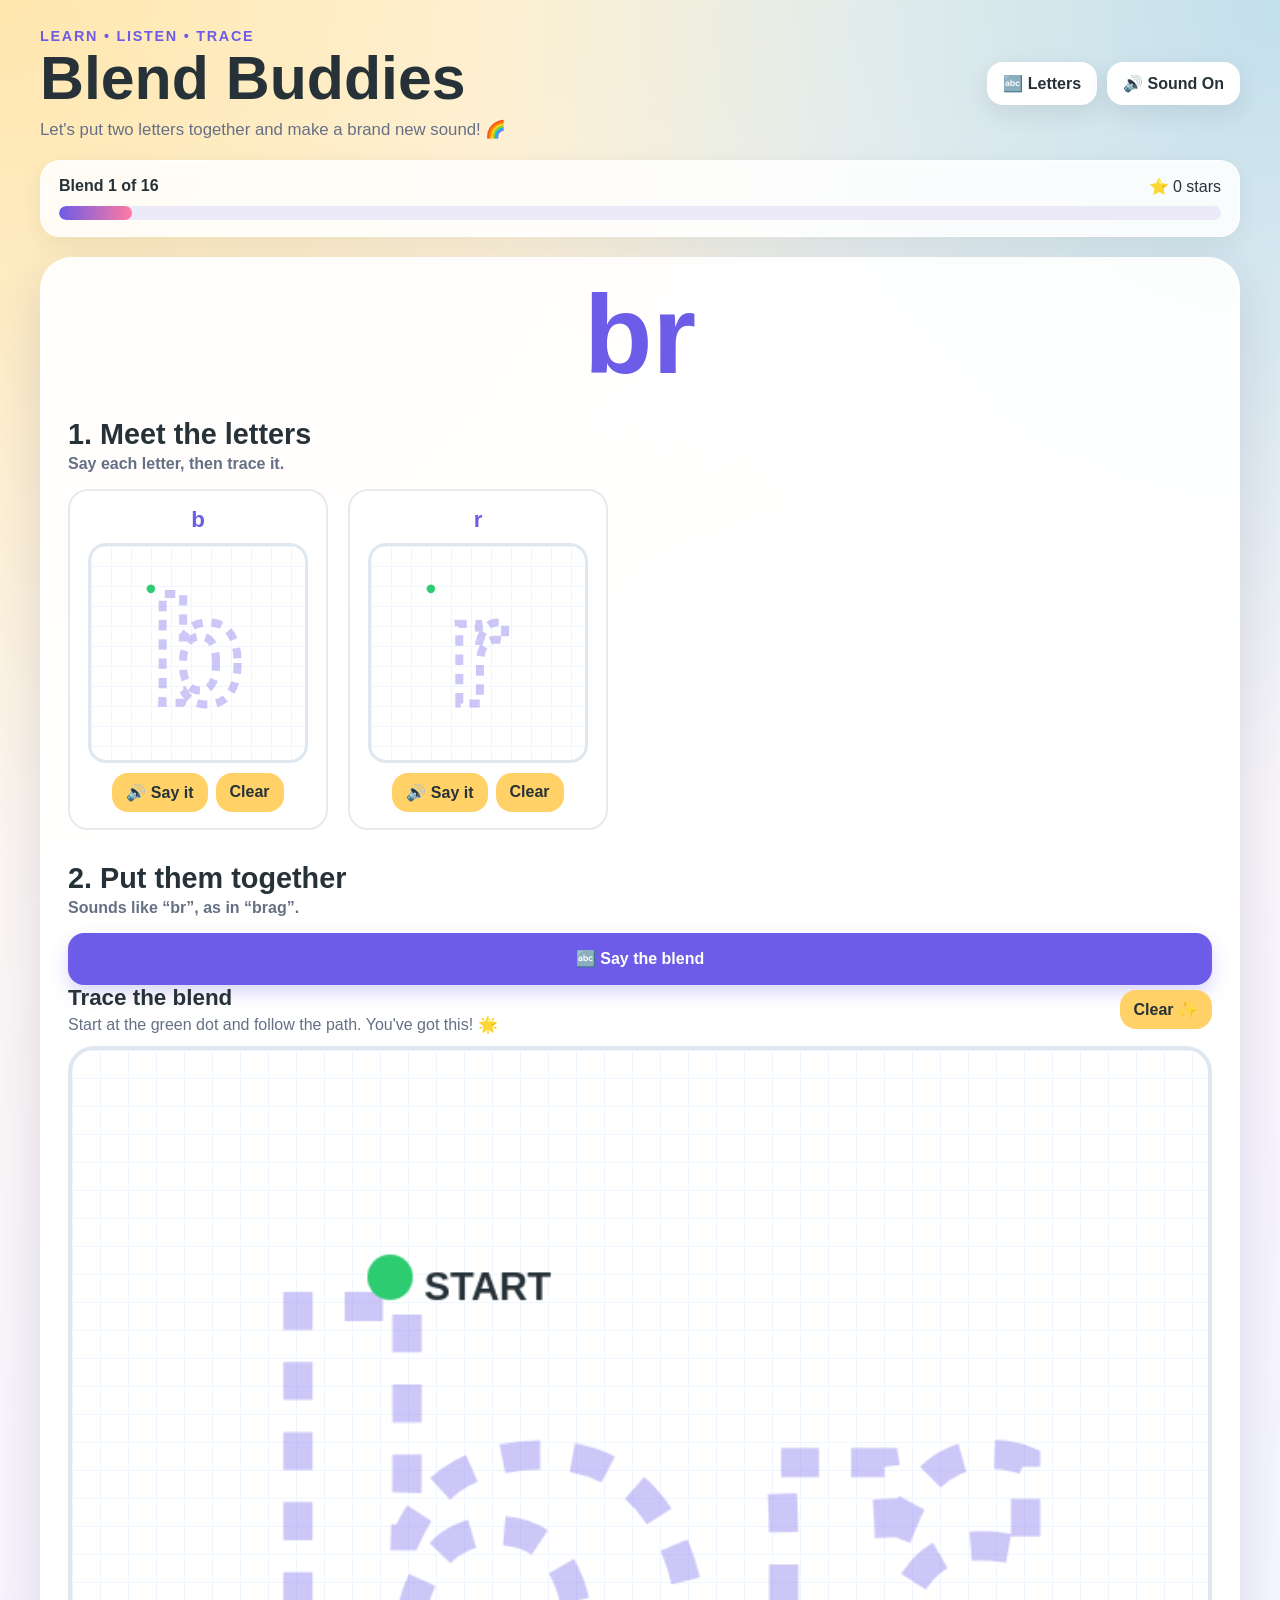
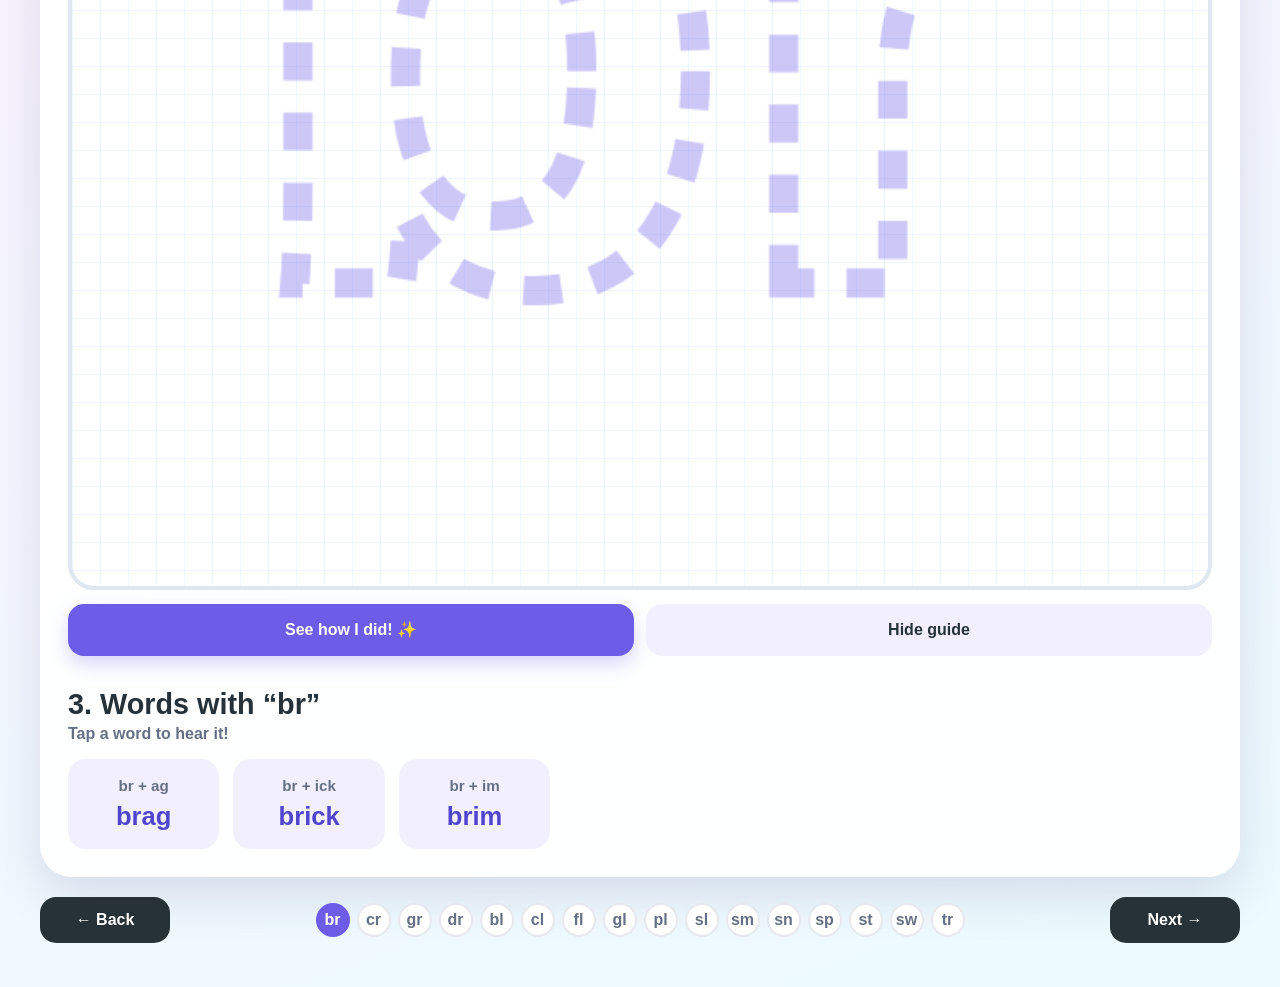
==== blends.html @ ee849e0c "Add Blend Buddies feature with HTML structure, CSS styling, and JavaScript functionality for blend t" ====
<!DOCTYPE html>
<html lang="en">
<head>
  <meta charset="UTF-8" />
  <meta name="viewport" content="width=device-width, initial-scale=1.0" />
  <meta name="theme-color" content="#fff8e7" />
  <title>Blend Buddies</title>
  <link rel="stylesheet" href="styles.css" />
  <link rel="stylesheet" href="blends.css" />
</head>
<body>
  <main class="app-shell">
    <header class="hero">
      <div>
        <p class="eyebrow">Learn • Listen • Trace</p>
        <h1>Blend Buddies</h1>
        <p class="subtitle">Let's put two letters together and make a brand new sound! 🌈</p>
      </div>
      <div class="hero-actions">
        <a class="icon-button" href="index.html">🔤 Letters</a>
        <button id="soundToggle" class="icon-button" type="button" aria-label="Turn sound on or off" aria-pressed="true">
          🔊 Sound On
        </button>
      </div>
    </header>

    <section class="progress-panel" aria-label="Learning progress">
      <div class="progress-copy">
        <strong id="progressText">Blend 1 of 16</strong>
        <span id="starsText">⭐ 0 stars</span>
      </div>
      <div class="progress-track">
        <div id="progressBar" class="progress-bar"></div>
      </div>
    </section>

    <section class="letter-card blend-card">
      <div class="blend-display" aria-live="polite">
        <span id="blendBig">br</span>
      </div>

      <div class="blend-step">
        <h2>1. Meet the letters</h2>
        <p class="step-hint">Say each letter, then trace it.</p>
        <div class="mini-trace-grid">
          <div class="mini-trace-card">
            <span class="mini-label" id="letter1Label">b</span>
            <div class="mini-canvas-wrap">
              <canvas id="letter1GuideCanvas" width="320" height="320" aria-hidden="true" class="guide"></canvas>
              <canvas id="letter1TraceCanvas" width="320" height="320" aria-label="Trace the first letter" class="ink"></canvas>
            </div>
            <div class="mini-actions">
              <button id="letter1SpeakBtn" class="small-button" type="button">🔊 Say it</button>
              <button id="letter1ClearBtn" class="small-button" type="button">Clear</button>
            </div>
          </div>

          <div class="mini-trace-card">
            <span class="mini-label" id="letter2Label">r</span>
            <div class="mini-canvas-wrap">
              <canvas id="letter2GuideCanvas" width="320" height="320" aria-hidden="true" class="guide"></canvas>
              <canvas id="letter2TraceCanvas" width="320" height="320" aria-label="Trace the second letter" class="ink"></canvas>
            </div>
            <div class="mini-actions">
              <button id="letter2SpeakBtn" class="small-button" type="button">🔊 Say it</button>
              <button id="letter2ClearBtn" class="small-button" type="button">Clear</button>
            </div>
          </div>
        </div>
      </div>

      <div class="blend-step">
        <h2>2. Put them together</h2>
        <p class="step-hint" id="blendPhonic">Sounds like “br”, as in “brag”.</p>
        <div class="speech-actions">
          <button id="speakBlendBtn" class="primary-button" type="button">🔤 Say the blend</button>
        </div>

        <div class="tracing-area">
          <div class="canvas-heading">
            <div>
              <h3>Trace the blend</h3>
              <p>Start at the green dot and follow the path. You've got this! 🌟</p>
            </div>
            <button id="clearBlendBtn" class="small-button" type="button">Clear ✨</button>
          </div>

          <div class="canvas-wrap">
            <canvas id="blendGuideCanvas" width="700" height="700" aria-hidden="true"></canvas>
            <canvas id="blendTraceCanvas" width="700" height="700" aria-label="Blend tracing area"></canvas>
            <div id="blendSuccessMessage" class="success-message" aria-live="polite">
              Great tracing! ⭐
            </div>
          </div>

          <div class="trace-actions">
            <button id="checkBlendBtn" class="primary-button" type="button">See how I did! ✨</button>
            <button id="showBlendGuideBtn" class="secondary-button" type="button">Hide guide</button>
          </div>
        </div>
      </div>

      <div class="blend-step">
        <h2 id="wordsHeading">3. Words with “br”</h2>
        <p class="step-hint">Tap a word to hear it!</p>
        <div class="word-grid" id="wordGrid"></div>
      </div>
    </section>

    <nav class="navigation" aria-label="Blend navigation">
      <button id="previousBtn" class="nav-button" type="button">← Back</button>
      <div id="blendDots" class="letter-dots" aria-label="Choose a blend"></div>
      <button id="nextBtn" class="nav-button" type="button">Next →</button>
    </nav>
  </main>

  <script src="blends.js"></script>
</body>
</html>
---- styles.css ----
* {
  box-sizing: border-box;
}

:root {
  --ink: #263238;
  --muted: #667085;
  --cream: #fff8e7;
  --card: #ffffff;
  --purple: #6c5ce7;
  --purple-dark: #5145cd;
  --yellow: #ffd166;
  --green: #2ecc71;
  --pink: #ff7aa2;
  --blue: #56b4e9;
  --line: #e8e8ef;
  --shadow: 0 18px 50px rgba(51, 46, 90, 0.14);
}

body {
  margin: 0;
  min-height: 100vh;
  font-family: "Trebuchet MS", "Arial Rounded MT Bold", Arial, sans-serif;
  color: var(--ink);
  background:
    radial-gradient(circle at top left, rgba(255, 209, 102, 0.45), transparent 30%),
    radial-gradient(circle at top right, rgba(86, 180, 233, 0.35), transparent 28%),
    linear-gradient(160deg, #fff8e7 0%, #f7f4ff 55%, #ecfbff 100%);
}

button {
  font: inherit;
}

button:focus-visible {
  outline: 4px solid rgba(108, 92, 231, 0.25);
  outline-offset: 3px;
}

.app-shell {
  width: min(1200px, 94%);
  margin: 0 auto;
  padding: 28px 0 44px;
}

.hero {
  display: flex;
  justify-content: space-between;
  gap: 20px;
  align-items: center;
  margin-bottom: 20px;
}

.eyebrow {
  margin: 0 0 4px;
  color: var(--purple);
  font-size: 0.9rem;
  font-weight: 800;
  letter-spacing: 0.12em;
  text-transform: uppercase;
}

h1 {
  margin: 0;
  font-size: clamp(2rem, 5vw, 3.8rem);
  line-height: 1;
}

.subtitle {
  margin: 10px 0 0;
  color: var(--muted);
  font-size: 1.05rem;
}

.icon-button,
.primary-button,
.secondary-button,
.nav-button,
.small-button,
.case-button {
  border: 0;
  border-radius: 16px;
  cursor: pointer;
  font-weight: 800;
  transition: transform 0.15s ease, box-shadow 0.15s ease, opacity 0.15s ease;
}

.icon-button:hover,
.primary-button:hover,
.secondary-button:hover,
.nav-button:hover,
.small-button:hover,
.case-button:hover {
  transform: translateY(-2px);
}

.icon-button {
  padding: 12px 16px;
  color: var(--ink);
  background: var(--card);
  box-shadow: 0 8px 24px rgba(38, 50, 56, 0.1);
  white-space: nowrap;
}

a.icon-button {
  display: inline-flex;
  align-items: center;
  text-decoration: none;
}

.hero-actions {
  display: flex;
  flex-wrap: wrap;
  gap: 10px;
}

.progress-panel {
  padding: 16px 18px;
  margin-bottom: 20px;
  background: rgba(255, 255, 255, 0.86);
  border: 1px solid rgba(255, 255, 255, 0.9);
  border-radius: 20px;
  box-shadow: 0 8px 24px rgba(38, 50, 56, 0.07);
  backdrop-filter: blur(8px);
}

.progress-copy {
  display: flex;
  justify-content: space-between;
  margin-bottom: 10px;
}

.progress-track {
  height: 14px;
  overflow: hidden;
  background: #eceaf8;
  border-radius: 999px;
}

.progress-bar {
  width: 3.85%;
  height: 100%;
  border-radius: inherit;
  background: linear-gradient(90deg, var(--purple), var(--pink));
  transition: width 0.3s ease;
}

.letter-card {
  display: grid;
  grid-template-columns: minmax(260px, 0.8fr) minmax(420px, 1.4fr);
  gap: 26px;
  padding: 26px;
  background: rgba(255, 255, 255, 0.93);
  border: 2px solid rgba(255, 255, 255, 0.96);
  border-radius: 32px;
  box-shadow: var(--shadow);
}

.letter-info {
  display: flex;
  flex-direction: column;
  justify-content: center;
}

.letter-display {
  display: flex;
  align-items: baseline;
  gap: 14px;
  margin-bottom: 8px;
  color: var(--purple);
}

.letter-display span:first-child {
  font-size: clamp(6rem, 15vw, 10rem);
  font-weight: 900;
  line-height: 0.85;
}

.letter-display span:last-child {
  font-size: clamp(4rem, 10vw, 7rem);
  color: var(--pink);
  font-weight: 900;
  line-height: 0.85;
}

h2 {
  margin: 18px 0 6px;
  font-size: clamp(1.6rem, 3vw, 2.5rem);
}

.phonic-text {
  margin: 0 0 20px;
  color: var(--muted);
  font-size: 1.25rem;
  font-weight: 700;
}

.speech-actions {
  display: grid;
  gap: 10px;
}

.primary-button,
.secondary-button {
  min-height: 52px;
  padding: 12px 16px;
}

.primary-button {
  color: white;
  background: var(--purple);
  box-shadow: 0 8px 18px rgba(108, 92, 231, 0.25);
}

.primary-button:hover {
  background: var(--purple-dark);
}

.secondary-button {
  color: var(--ink);
  background: #f2efff;
}

.case-switch {
  display: flex;
  gap: 8px;
  margin-top: 18px;
  padding: 6px;
  background: #f4f4f8;
  border-radius: 16px;
}

.case-button {
  flex: 1;
  padding: 10px;
  color: var(--muted);
  background: transparent;
}

.case-button.active {
  color: white;
  background: var(--blue);
  box-shadow: 0 6px 14px rgba(86, 180, 233, 0.25);
}

.tracing-area {
  min-width: 0;
}

.canvas-heading {
  display: flex;
  justify-content: space-between;
  align-items: center;
  gap: 16px;
  margin-bottom: 12px;
}

.canvas-heading h3 {
  margin: 0 0 4px;
  font-size: 1.4rem;
}

.canvas-heading p {
  margin: 0;
  color: var(--muted);
}

.small-button {
  padding: 10px 14px;
  color: var(--ink);
  background: var(--yellow);
}

.canvas-wrap {
  position: relative;
  width: 100%;
  aspect-ratio: 1;
  overflow: hidden;
  background:
    linear-gradient(#eef7ff 1px, transparent 1px),
    linear-gradient(90deg, #eef7ff 1px, transparent 1px),
    white;
  background-size: 28px 28px;
  border: 4px solid #dfe8f1;
  border-radius: 26px;
  touch-action: none;
}

canvas {
  display: block;
  width: 100%;
  height: 100%;
  cursor: crosshair;
  touch-action: none;
}

#guideCanvas,
#traceCanvas {
  position: absolute;
  inset: 0;
}

#guideCanvas {
  pointer-events: none;
}

.success-message {
  position: absolute;
  left: 50%;
  bottom: 18px;
  transform: translateX(-50%) translateY(20px);
  padding: 12px 20px;
  color: #174d2a;
  background: #d8f9e3;
  border: 2px solid #7de49d;
  border-radius: 999px;
  font-size: 1.1rem;
  font-weight: 900;
  opacity: 0;
  pointer-events: none;
  transition: opacity 0.25s ease, transform 0.25s ease;
}

.success-message.show {
  opacity: 1;
  transform: translateX(-50%) translateY(0);
}

.trace-actions {
  display: grid;
  grid-template-columns: 1fr 1fr;
  gap: 12px;
  margin-top: 14px;
}

.navigation {
  display: grid;
  grid-template-columns: auto 1fr auto;
  gap: 14px;
  align-items: center;
  margin-top: 20px;
}

.nav-button {
  min-width: 130px;
  padding: 14px 18px;
  color: white;
  background: #263238;
}

.letter-dots {
  display: flex;
  flex-wrap: wrap;
  justify-content: center;
  gap: 7px;
}

.letter-dot {
  width: 34px;
  height: 34px;
  padding: 0;
  color: var(--muted);
  background: white;
  border: 2px solid var(--line);
  border-radius: 50%;
  cursor: pointer;
  font-weight: 900;
}

.letter-dot.active {
  color: white;
  background: var(--purple);
  border-color: var(--purple);
}

.letter-dot.completed {
  border-color: var(--green);
  box-shadow: inset 0 0 0 3px rgba(46, 204, 113, 0.15);
}

@media (max-width: 900px) {
  .letter-card {
    grid-template-columns: 1fr;
  }

  .letter-info {
    text-align: center;
  }

  .letter-display {
    justify-content: center;
  }

  .speech-actions {
    grid-template-columns: repeat(3, 1fr);
  }
}

@media (max-width: 650px) {
  .app-shell {
    width: min(96%, 600px);
    padding-top: 18px;
  }

  .hero {
    align-items: flex-start;
    flex-direction: column;
  }

  .letter-card {
    padding: 16px;
    border-radius: 24px;
  }

  .speech-actions,
  .trace-actions {
    grid-template-columns: 1fr;
  }

  .navigation {
    grid-template-columns: 1fr 1fr;
  }

  .letter-dots {
    grid-column: 1 / -1;
    grid-row: 2;
  }

  .nav-button {
    min-width: 0;
  }

  .canvas-heading {
    align-items: flex-start;
  }
}
---- blends.css ----
.blend-card {
  display: flex;
  flex-direction: column;
  gap: 32px;
  grid-template-columns: none;
}

.blend-display {
  font-size: clamp(4rem, 12vw, 7rem);
  font-weight: 900;
  color: var(--purple);
  line-height: 0.9;
  text-align: center;
}

.blend-step h2 {
  margin: 0 0 4px;
  font-size: clamp(1.3rem, 2.6vw, 1.8rem);
  color: var(--ink);
}

.step-hint {
  margin: 0 0 16px;
  color: var(--muted);
  font-weight: 700;
}

.mini-trace-grid {
  display: grid;
  grid-template-columns: repeat(2, minmax(140px, 1fr));
  gap: 20px;
  max-width: 540px;
}

.mini-trace-card {
  display: flex;
  flex-direction: column;
  align-items: center;
  gap: 10px;
  padding: 16px;
  background: #fff;
  border: 2px solid var(--line);
  border-radius: 20px;
}

.mini-label {
  font-weight: 900;
  font-size: 1.4rem;
  color: var(--purple);
}

.mini-canvas-wrap {
  position: relative;
  width: 100%;
  max-width: 220px;
  aspect-ratio: 1;
  overflow: hidden;
  background:
    linear-gradient(#eef7ff 1px, transparent 1px),
    linear-gradient(90deg, #eef7ff 1px, transparent 1px),
    white;
  background-size: 20px 20px;
  border: 3px solid #dfe8f1;
  border-radius: 18px;
  touch-action: none;
}

.mini-canvas-wrap canvas {
  position: absolute;
  inset: 0;
  display: block;
  width: 100%;
  height: 100%;
  touch-action: none;
}

.mini-canvas-wrap canvas.guide {
  pointer-events: none;
}

.mini-canvas-wrap canvas.ink {
  cursor: crosshair;
}

.mini-actions {
  display: flex;
  gap: 8px;
}

.word-grid {
  display: grid;
  grid-template-columns: repeat(auto-fill, minmax(150px, 1fr));
  gap: 14px;
}

.word-card {
  display: flex;
  flex-direction: column;
  align-items: center;
  gap: 8px;
  padding: 16px;
  background: #f2efff;
  border: 2px solid transparent;
  border-radius: 18px;
  cursor: pointer;
  font: inherit;
  transition: transform 0.15s ease, border-color 0.15s ease;
}

.word-card:hover {
  transform: translateY(-2px);
  border-color: var(--purple);
}

.word-formula {
  color: var(--muted);
  font-weight: 700;
  font-size: 0.95rem;
}

.word-text {
  font-size: 1.6rem;
  font-weight: 900;
  color: var(--purple-dark);
}

@media (max-width: 650px) {
  .mini-trace-grid {
    grid-template-columns: 1fr;
    max-width: 260px;
    margin: 0 auto;
  }
}
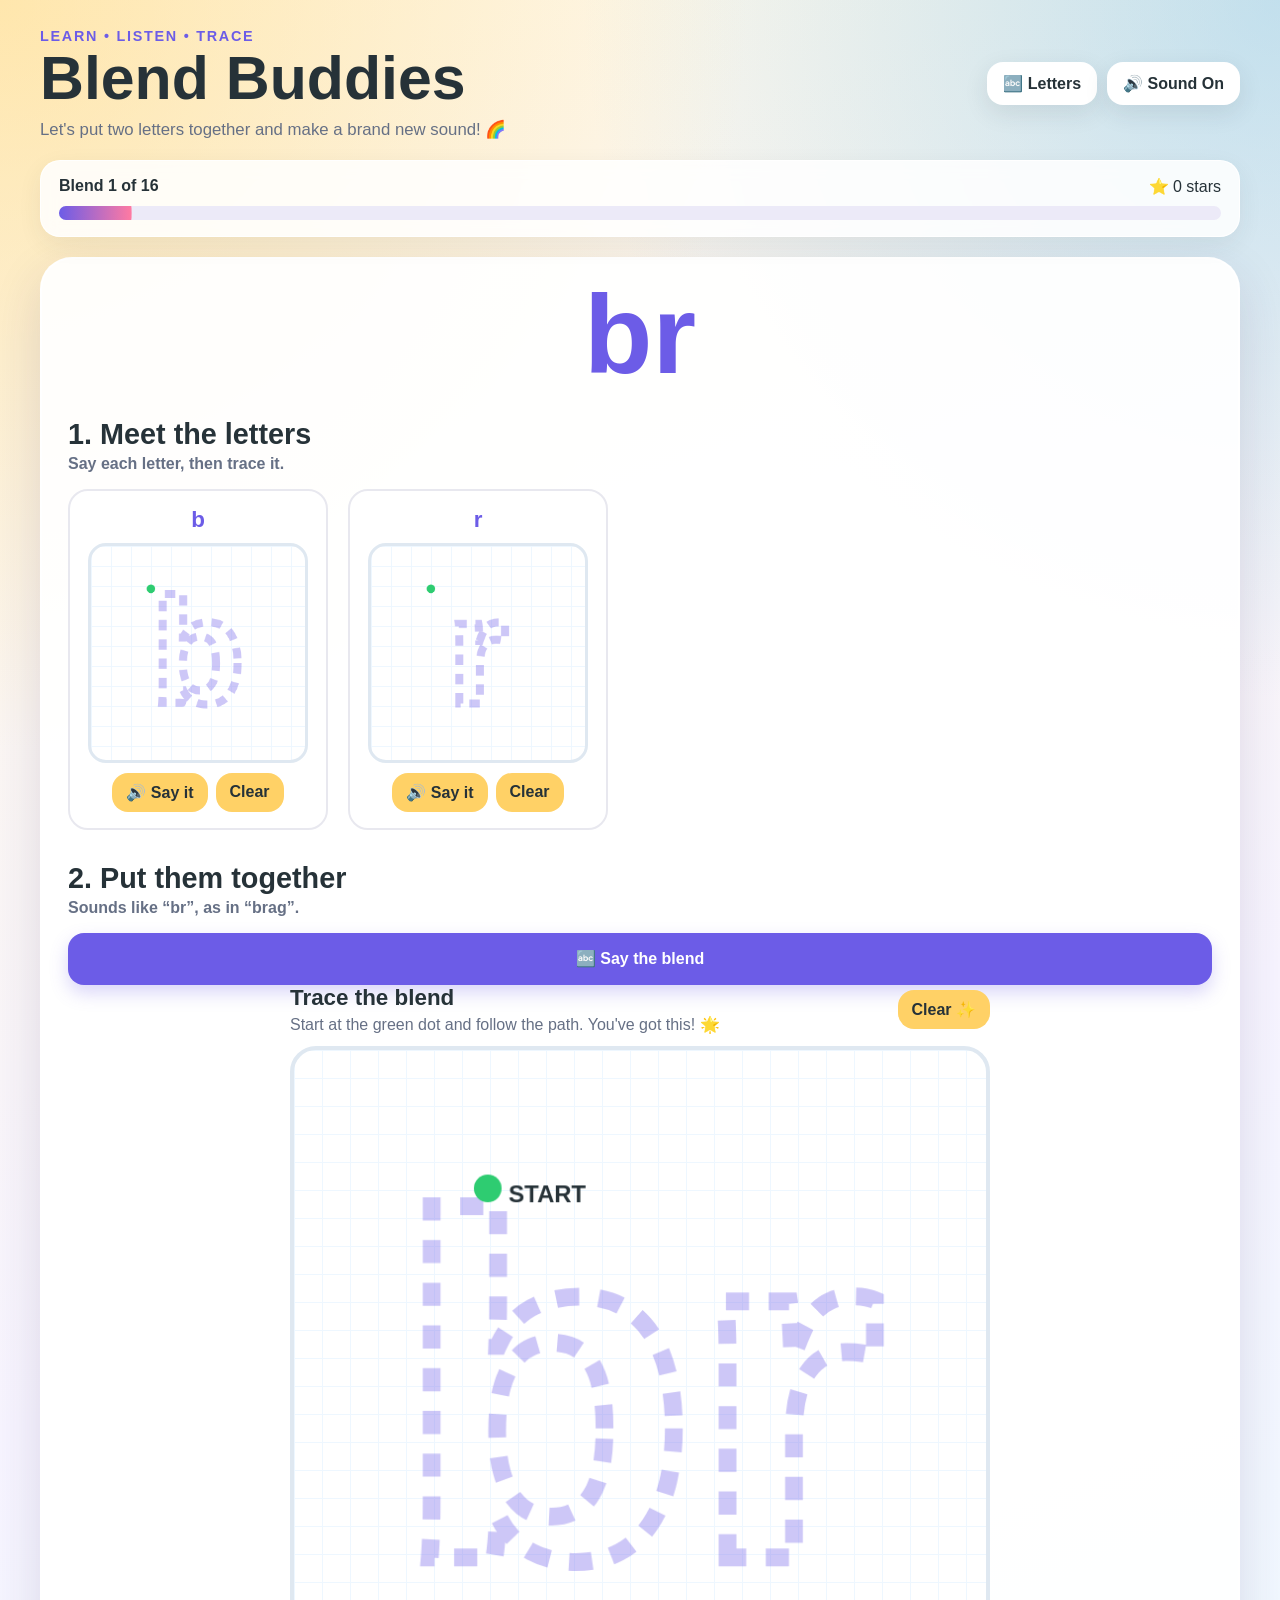
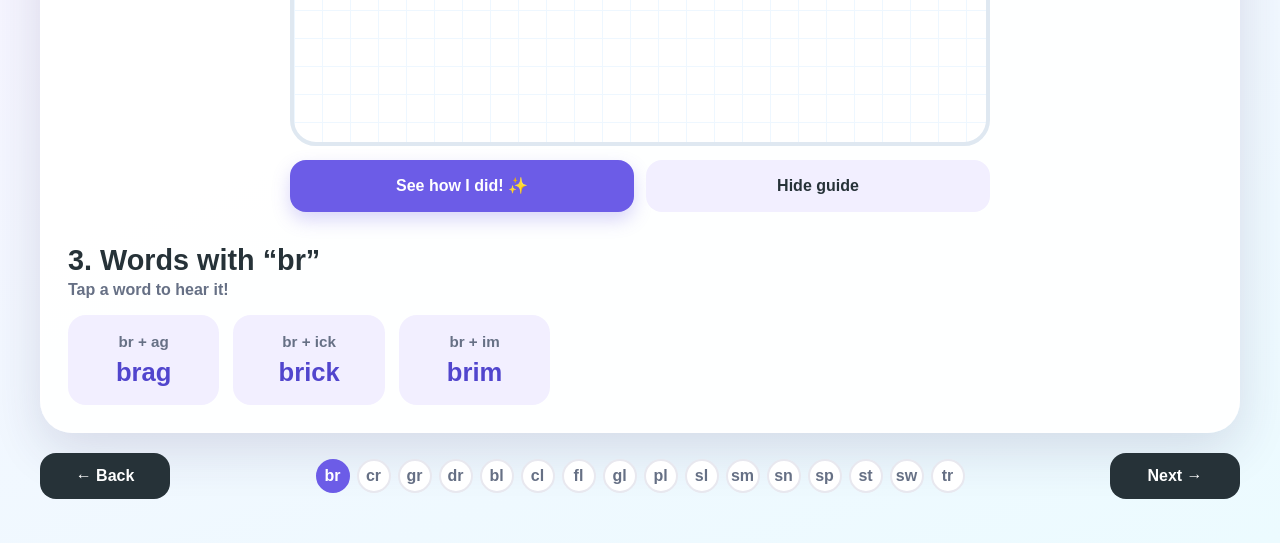
==== commit 68a5bd44: "Enhance blends feature with improved canvas accessibility, added letter phonics support, and refined" ====
--- a/blends.html
+++ b/blends.html
@@ -86,8 +86,8 @@
           </div>
 
           <div class="canvas-wrap">
-            <canvas id="blendGuideCanvas" width="700" height="700" aria-hidden="true"></canvas>
-            <canvas id="blendTraceCanvas" width="700" height="700" aria-label="Blend tracing area"></canvas>
+            <canvas id="blendGuideCanvas" width="700" height="700" aria-hidden="true" class="guide"></canvas>
+            <canvas id="blendTraceCanvas" width="700" height="700" aria-label="Blend tracing area" class="ink"></canvas>
             <div id="blendSuccessMessage" class="success-message" aria-live="polite">
               Great tracing! ⭐
             </div>
--- a/styles.css
+++ b/styles.css
@@ -15,6 +15,8 @@
   --blue: #56b4e9;
   --line: #e8e8ef;
   --shadow: 0 18px 50px rgba(51, 46, 90, 0.14);
+  --ease-out: cubic-bezier(0.23, 1, 0.32, 1);
+  --ease-in-out: cubic-bezier(0.77, 0, 0.175, 1);
 }
 
 body {
@@ -82,16 +84,28 @@
   border-radius: 16px;
   cursor: pointer;
   font-weight: 800;
-  transition: transform 0.15s ease, box-shadow 0.15s ease, opacity 0.15s ease;
-}
-
-.icon-button:hover,
-.primary-button:hover,
-.secondary-button:hover,
-.nav-button:hover,
-.small-button:hover,
-.case-button:hover {
-  transform: translateY(-2px);
+  transition: transform 150ms var(--ease-out), box-shadow 150ms var(--ease-out),
+    background-color 150ms var(--ease-out), color 150ms var(--ease-out);
+}
+
+@media (hover: hover) and (pointer: fine) {
+  .icon-button:hover,
+  .primary-button:hover,
+  .secondary-button:hover,
+  .nav-button:hover,
+  .small-button:hover,
+  .case-button:hover {
+    transform: translateY(-2px);
+  }
+}
+
+.icon-button:active,
+.primary-button:active,
+.secondary-button:active,
+.nav-button:active,
+.small-button:active,
+.case-button:active {
+  transform: scale(0.97);
 }
 
 .icon-button {
@@ -130,6 +144,23 @@
   margin-bottom: 10px;
 }
 
+@keyframes pulse-pop {
+  0% {
+    transform: scale(1);
+  }
+  40% {
+    transform: scale(1.3);
+  }
+  100% {
+    transform: scale(1);
+  }
+}
+
+.pulse-pop {
+  display: inline-block;
+  animation: pulse-pop 420ms var(--ease-out);
+}
+
 .progress-track {
   height: 14px;
   overflow: hidden;
@@ -138,11 +169,13 @@
 }
 
 .progress-bar {
-  width: 3.85%;
+  width: 100%;
   height: 100%;
   border-radius: inherit;
   background: linear-gradient(90deg, var(--purple), var(--pink));
-  transition: width 0.3s ease;
+  transform: scaleX(0.0385);
+  transform-origin: left;
+  transition: transform 300ms var(--ease-in-out);
 }
 
 .letter-card {
@@ -294,14 +327,15 @@
   touch-action: none;
 }
 
-#guideCanvas,
-#traceCanvas {
+.guide,
+.ink {
   position: absolute;
   inset: 0;
 }
 
-#guideCanvas {
+.guide {
   pointer-events: none;
+  transition: opacity 200ms var(--ease-out);
 }
 
 .success-message {
@@ -318,7 +352,7 @@
   font-weight: 900;
   opacity: 0;
   pointer-events: none;
-  transition: opacity 0.25s ease, transform 0.25s ease;
+  transition: opacity 250ms var(--ease-out), transform 250ms var(--ease-out);
 }
 
 .success-message.show {
@@ -365,6 +399,18 @@
   border-radius: 50%;
   cursor: pointer;
   font-weight: 900;
+  transition: color 150ms var(--ease-out), background-color 150ms var(--ease-out),
+    border-color 150ms var(--ease-out), transform 150ms var(--ease-out);
+}
+
+@media (hover: hover) and (pointer: fine) {
+  .letter-dot:hover {
+    transform: translateY(-2px);
+  }
+}
+
+.letter-dot:active {
+  transform: scale(0.9);
 }
 
 .letter-dot.active {
@@ -434,3 +480,30 @@
     align-items: flex-start;
   }
 }
+
+@media (prefers-reduced-motion: reduce) {
+  .icon-button:hover,
+  .primary-button:hover,
+  .secondary-button:hover,
+  .nav-button:hover,
+  .small-button:hover,
+  .case-button:hover,
+  .letter-dot:hover,
+  .icon-button:active,
+  .primary-button:active,
+  .secondary-button:active,
+  .nav-button:active,
+  .small-button:active,
+  .case-button:active,
+  .letter-dot:active {
+    transform: none;
+  }
+
+  .progress-bar {
+    transition: none;
+  }
+
+  .pulse-pop {
+    animation: none;
+  }
+}
--- a/blends.css
+++ b/blends.css
@@ -23,6 +23,12 @@
   margin: 0 0 16px;
   color: var(--muted);
   font-weight: 700;
+}
+
+.blend-card .tracing-area {
+  max-width: 700px;
+  width: 100%;
+  margin: 0 auto;
 }
 
 .mini-trace-grid {
@@ -104,12 +110,25 @@
   border-radius: 18px;
   cursor: pointer;
   font: inherit;
-  transition: transform 0.15s ease, border-color 0.15s ease;
+  transition: transform 150ms var(--ease-out), border-color 150ms var(--ease-out);
 }
 
-.word-card:hover {
-  transform: translateY(-2px);
-  border-color: var(--purple);
+@media (hover: hover) and (pointer: fine) {
+  .word-card:hover {
+    transform: translateY(-2px);
+    border-color: var(--purple);
+  }
+}
+
+.word-card:active {
+  transform: scale(0.96);
+}
+
+@media (prefers-reduced-motion: reduce) {
+  .word-card:hover,
+  .word-card:active {
+    transform: none;
+  }
 }
 
 .word-formula {
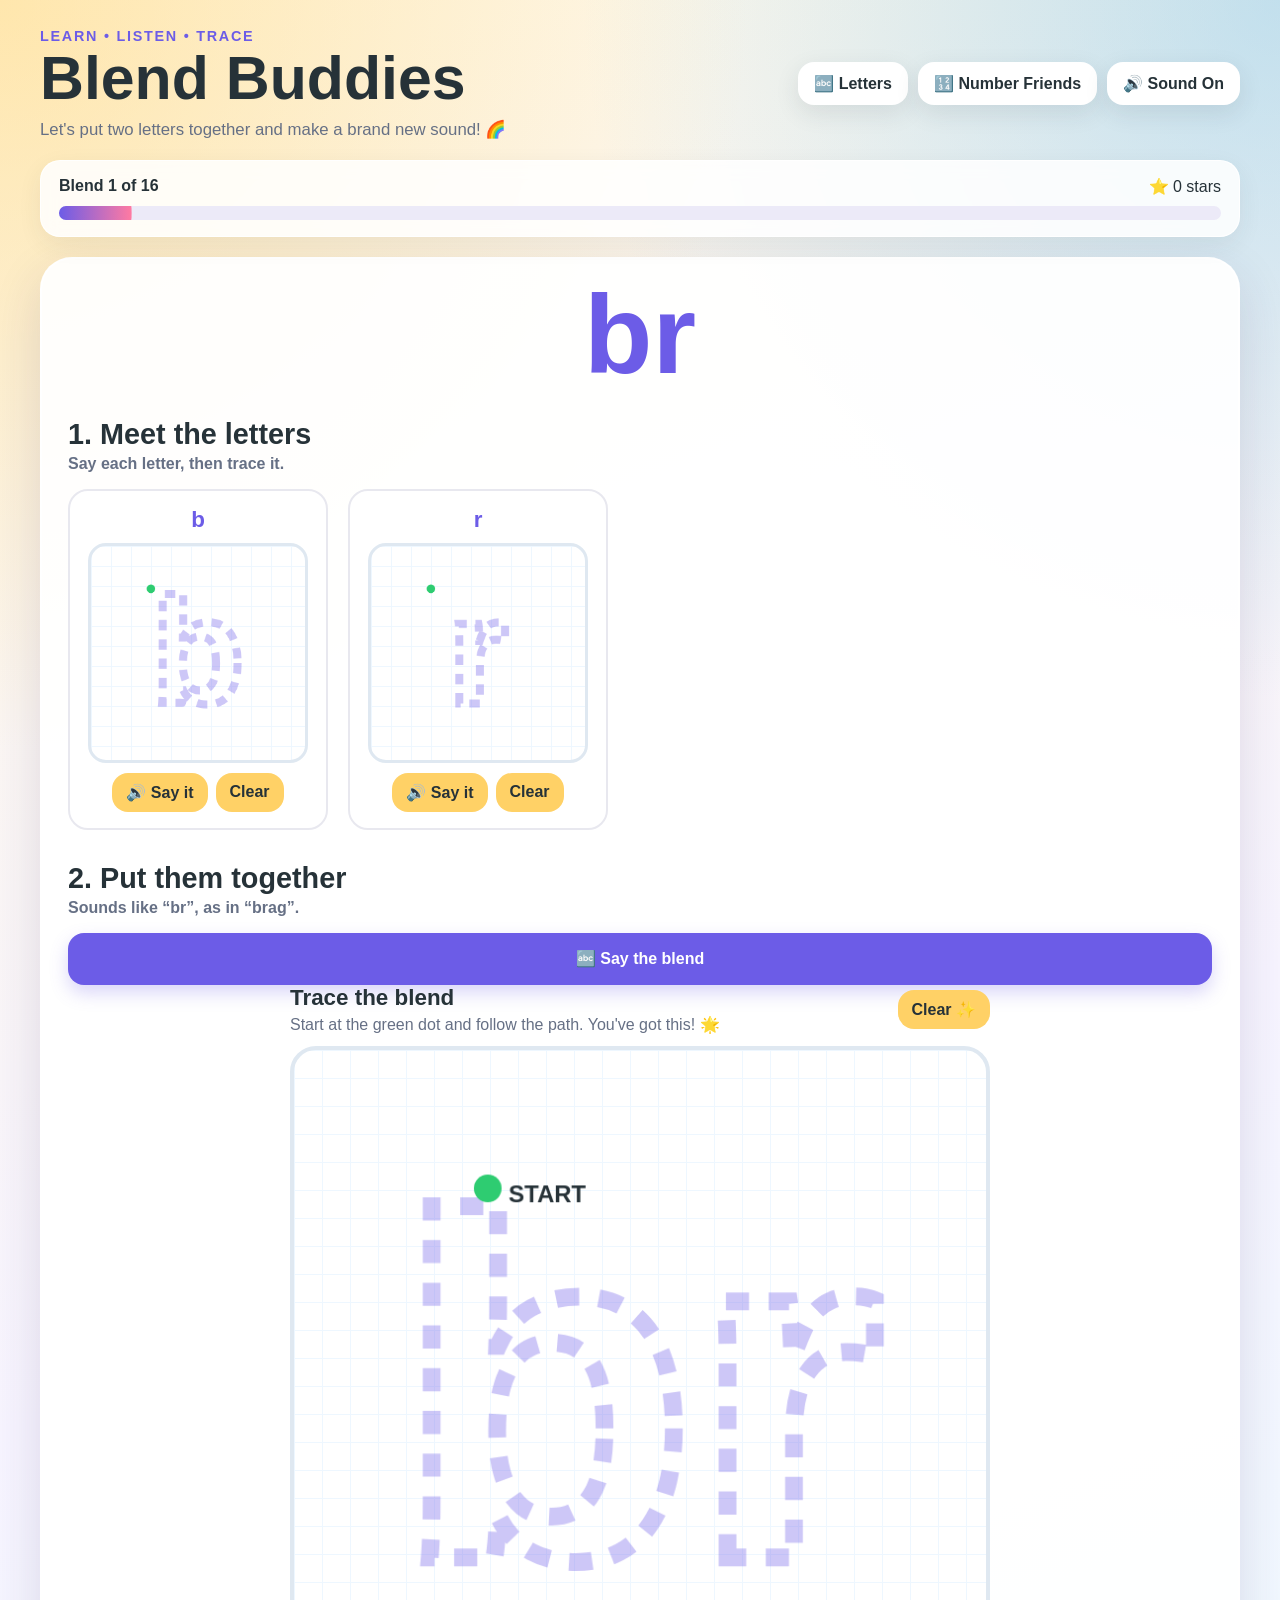
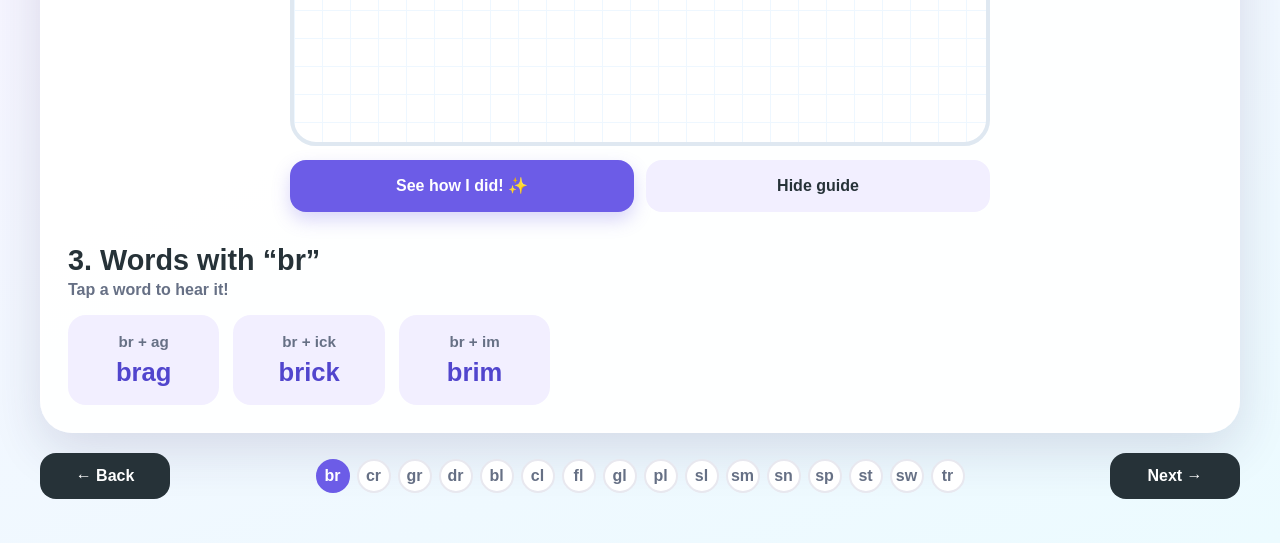
==== commit 39b31f10: "Add Number Friends feature with HTML structure, CSS styling, and JavaScript functionality for number" ====
--- a/blends.html
+++ b/blends.html
@@ -18,6 +18,7 @@
       </div>
       <div class="hero-actions">
         <a class="icon-button" href="index.html">🔤 Letters</a>
+        <a class="icon-button" href="math.html">🔢 Number Friends</a>
         <button id="soundToggle" class="icon-button" type="button" aria-label="Turn sound on or off" aria-pressed="true">
           🔊 Sound On
         </button>
